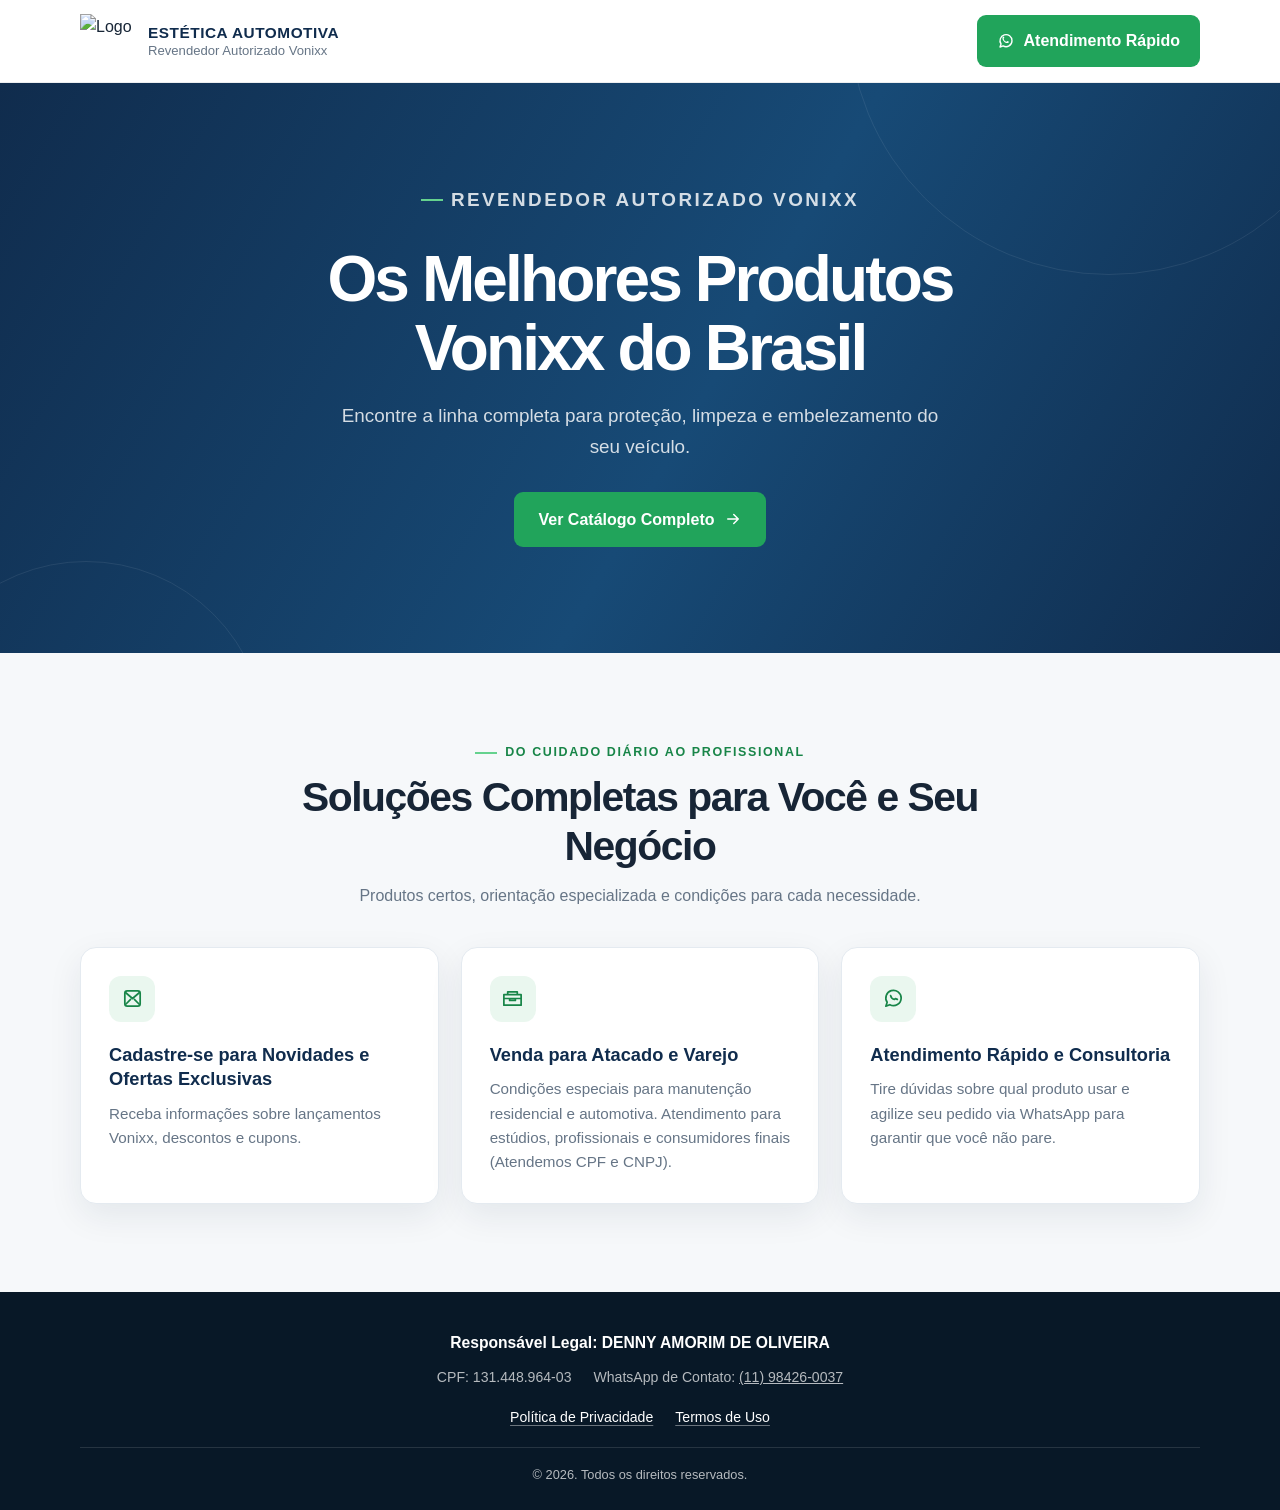
==== index.html @ 6ccafc6a "Add files via upload" ====
<!doctype html>
<html lang="pt-BR">
<head>
  <meta charset="utf-8">
  <meta name="viewport" content="width=device-width, initial-scale=1">
  <meta name="theme-color" content="#102c4d">
  <meta name="description" content="Encontre a linha completa de produtos Vonixx para proteção, limpeza e embelezamento automotivo.">
  <title>Vonixx | Estética Automotiva</title>
  <style>
    :root {
      color-scheme: light;
      --navy: #102c4d;
      --navy-deep: #081827;
      --ink: #172536;
      --muted: #667586;
      --green: #21a45b;
      --green-hover: #188548;
      --line: #e4eaf0;
      --surface: #f6f8fa;
      --white: #fff;
      --radius: 16px;
      --shadow: 0 12px 34px rgba(18, 39, 60, .08);
    }
    * { box-sizing: border-box; }
    html { scroll-behavior: smooth; }
    body {
      margin: 0;
      font-family: Inter, Roboto, Arial, sans-serif;
      color: var(--ink);
      background: var(--white);
      line-height: 1.6;
      -webkit-font-smoothing: antialiased;
    }
    a { color: inherit; }
    .container { width: min(1120px, calc(100% - 48px)); margin-inline: auto; }
    .site-header { background: #fff; border-bottom: 1px solid rgba(20, 44, 70, .08); }
    .header-inner { min-height: 82px; display: flex; align-items: center; justify-content: space-between; gap: 24px; }
    .brand { display: flex; align-items: center; gap: 14px; min-width: 0; text-decoration: none; }
    .brand img { display: block; width: 54px; height: 54px; object-fit: contain; }
    .brand-copy { display: grid; gap: 1px; line-height: 1.25; }
    .brand-copy strong { color: var(--navy); font-size: .96rem; letter-spacing: .035em; }
    .brand-copy span { color: var(--muted); font-size: .82rem; }
    .button { display: inline-flex; align-items: center; justify-content: center; gap: 9px; border: 0; border-radius: 9px; padding: 13px 20px; background: var(--green); color: #fff; font: inherit; font-weight: 700; text-decoration: none; transition: background .2s ease, transform .2s ease, box-shadow .2s ease; }
    .button:hover { background: var(--green-hover); transform: translateY(-2px); box-shadow: 0 8px 20px rgba(33, 164, 91, .24); }
    .button:focus-visible, a:focus-visible { outline: 3px solid #88d9a9; outline-offset: 3px; }
    .button svg { width: 18px; height: 18px; flex: none; }
    .hero { position: relative; overflow: hidden; padding: 100px 0 106px; color: white; text-align: center; background: linear-gradient(120deg, #102c4d 0%, #174a76 55%, #102c4d 100%); }
    .hero::before, .hero::after { content: ""; position: absolute; border: 1px solid rgba(255,255,255,.08); border-radius: 50%; pointer-events: none; }
    .hero::before { width: 520px; height: 520px; top: -330px; right: -90px; }
    .hero::after { width: 360px; height: 360px; bottom: -270px; left: -95px; }
    .hero-content { position: relative; z-index: 1; max-width: 790px; margin: auto; }
    .eyebrow { display: inline-flex; align-items: center; gap: 8px; margin: 0 0 18px; color: #bfead0; font-size: .78rem; font-weight: 700; letter-spacing: .13em; text-transform: uppercase; }
    .eyebrow::before { content: ""; width: 22px; height: 2px; background: #65d28e; }
    h1 { max-width: 760px; margin: 0 auto 18px; font-size: clamp(2.4rem, 5vw, 4.15rem); letter-spacing: -.045em; line-height: 1.08; }
    .hero p { max-width: 620px; margin: 0 auto 30px; color: rgba(255,255,255,.82); font-size: clamp(1rem, 2vw, 1.18rem); }
    .hero .button { padding: 15px 24px; }
    .solutions { padding: 78px 0 88px; background: var(--surface); }
    .section-heading { max-width: 700px; margin: 0 auto 38px; text-align: center; }
    .section-heading .eyebrow { color: var(--green-hover); margin-bottom: 10px; }
    .section-heading h2 { margin: 0; color: var(--ink); font-size: clamp(1.8rem, 3.4vw, 2.55rem); letter-spacing: -.035em; line-height: 1.2; }
    .section-heading p { margin: 12px 0 0; color: var(--muted); }
    .cards { display: grid; grid-template-columns: repeat(3, minmax(0, 1fr)); gap: 22px; }
    .card { display: flex; flex-direction: column; min-height: 245px; padding: 28px; background: #fff; border: 1px solid var(--line); border-radius: var(--radius); box-shadow: var(--shadow); transition: transform .2s ease, box-shadow .2s ease; }
    .card:hover { transform: translateY(-4px); box-shadow: 0 18px 40px rgba(18, 39, 60, .12); }
    .card-icon { display: grid; place-items: center; width: 46px; height: 46px; margin-bottom: 21px; color: var(--green-hover); background: #eaf7ef; border-radius: 12px; }
    .card-icon svg { width: 23px; height: 23px; }
    .card h3 { margin: 0 0 10px; color: var(--navy); font-size: 1.14rem; line-height: 1.35; }
    .card p { margin: 0; color: var(--muted); font-size: .95rem; }
    .site-footer { padding: 38px 0 25px; color: rgba(255,255,255,.7); background: var(--navy-deep); text-align: center; font-size: .88rem; }
    .footer-company { margin: 0 0 11px; color: #fff; font-size: .98rem; }
    .footer-details { display: flex; flex-wrap: wrap; justify-content: center; gap: 5px 22px; margin: 0; }
    .footer-details p { margin: 0; }
    .footer-links { display: flex; justify-content: center; gap: 22px; margin: 18px 0; }
    .footer-links a { color: #fff; text-decoration-color: rgba(255,255,255,.4); text-underline-offset: 3px; }
    .footer-links a:hover { color: #9be1b3; }
    .copyright { padding-top: 17px; margin: 0; border-top: 1px solid rgba(255,255,255,.12); font-size: .8rem; }
    @media (max-width: 760px) {
      .container { width: min(100% - 36px, 560px); }
      .header-inner { min-height: 72px; gap: 12px; }
      .brand { gap: 10px; }
      .brand img { width: 44px; height: 44px; }
      .brand-copy strong { font-size: .82rem; }
      .brand-copy span { font-size: .74rem; }
      .header-cta { padding: 11px 13px; font-size: .84rem; white-space: nowrap; }
      .hero { padding: 78px 0 82px; }
      .solutions { padding: 62px 0 68px; }
      .cards { grid-template-columns: 1fr; gap: 16px; }
      .card { min-height: 0; padding: 24px; }
      .card-icon { margin-bottom: 16px; }
    }
    @media (max-width: 440px) {
      .container { width: calc(100% - 28px); }
      .header-inner { flex-wrap: wrap; padding: 12px 0; }
      .brand { flex: 1 1 100%; }
      .header-cta { width: 100%; }
      .hero { padding: 65px 0 70px; }
      .footer-details { flex-direction: column; gap: 5px; }
    }
    @media (prefers-reduced-motion: reduce) {
      html { scroll-behavior: auto; }
      *, *::before, *::after { transition-duration: .01ms !important; }
    }
  </style>
</head>
<body>
  <header class="site-header">
    <div class="container header-inner">
      <a class="brand" href="#inicio" aria-label="Estética Automotiva, página inicial">
        <img src="logo.png" alt="Logo">
        <span class="brand-copy">
          <strong>ESTÉTICA AUTOMOTIVA</strong>
          <span>Revendedor Autorizado Vonixx</span>
        </span>
      </a>
      <a class="button header-cta" href="https://wa.me/message/UBT3PMMM5UJTE1" aria-label="Fale conosco pelo WhatsApp">
        <svg viewBox="0 0 24 24" fill="none" aria-hidden="true"><path d="M20 11.6a8 8 0 0 1-11.8 7L4 20l1.4-4A8 8 0 1 1 20 11.6Z" stroke="currentColor" stroke-width="1.8" stroke-linecap="round" stroke-linejoin="round"/><path d="M9 9.2c.3 1.8 2.1 3.6 3.9 3.9l1-1 2 .9c-.2 1.1-.9 1.7-2.1 1.7-3.2 0-6.5-3.3-6.5-6.5 0-1.2.6-1.9 1.7-2.1l.9 2-1 .1Z" fill="currentColor"/></svg>
        Atendimento Rápido
      </a>
    </div>
  </header>

  <main>
    <section class="hero" id="inicio" aria-labelledby="hero-title">
      <div class="container hero-content">
        <p class="eyebrow">Revendedor autorizado Vonixx</p>
        <h1 id="hero-title">Os Melhores Produtos Vonixx do Brasil</h1>
        <p>Encontre a linha completa para proteção, limpeza e embelezamento do seu veículo.</p>
        <a class="button" href="#solucoes">Ver Catálogo Completo
          <svg viewBox="0 0 24 24" fill="none" aria-hidden="true"><path d="M5 12h14m-6-6 6 6-6 6" stroke="currentColor" stroke-width="2" stroke-linecap="round" stroke-linejoin="round"/></svg>
        </a>
      </div>
    </section>

    <section class="solutions" id="solucoes" aria-labelledby="solutions-title">
      <div class="container">
        <div class="section-heading">
          <p class="eyebrow">Do cuidado diário ao profissional</p>
          <h2 id="solutions-title">Soluções Completas para Você e Seu Negócio</h2>
          <p>Produtos certos, orientação especializada e condições para cada necessidade.</p>
        </div>
        <div class="cards">
          <article class="card">
            <div class="card-icon" aria-hidden="true"><svg viewBox="0 0 24 24" fill="none"><path d="M4 6.5A2.5 2.5 0 0 1 6.5 4h11A2.5 2.5 0 0 1 20 6.5v11a2.5 2.5 0 0 1-2.5 2.5h-11A2.5 2.5 0 0 1 4 17.5v-11Z" stroke="currentColor" stroke-width="1.8"/><path d="m5 6 7 6 7-6M5 18l5-5m9 5-5-5" stroke="currentColor" stroke-width="1.8" stroke-linecap="round" stroke-linejoin="round"/></svg></div>
            <h3>Cadastre-se para Novidades e Ofertas Exclusivas</h3>
            <p>Receba informações sobre lançamentos Vonixx, descontos e cupons.</p>
          </article>
          <article class="card">
            <div class="card-icon" aria-hidden="true"><svg viewBox="0 0 24 24" fill="none"><path d="M3 8h18v11H3zM7 8V5h10v3M3 12h18m-12 0v2h6v-2" stroke="currentColor" stroke-width="1.8" stroke-linecap="round" stroke-linejoin="round"/></svg></div>
            <h3>Venda para Atacado e Varejo</h3>
            <p>Condições especiais para manutenção residencial e automotiva. Atendimento para estúdios, profissionais e consumidores finais (Atendemos CPF e CNPJ).</p>
          </article>
          <article class="card">
            <div class="card-icon" aria-hidden="true"><svg viewBox="0 0 24 24" fill="none"><path d="M20 11.5a8 8 0 0 1-11.8 7L4 20l1.4-4A8 8 0 1 1 20 11.5Z" stroke="currentColor" stroke-width="1.8" stroke-linecap="round" stroke-linejoin="round"/><path d="M9 9c.4 1.8 2.2 3.6 4 4l1-.9 2 .8" stroke="currentColor" stroke-width="1.8" stroke-linecap="round" stroke-linejoin="round"/></svg></div>
            <h3>Atendimento Rápido e Consultoria</h3>
            <p>Tire dúvidas sobre qual produto usar e agilize seu pedido via WhatsApp para garantir que você não pare.</p>
          </article>
        </div>
      </div>
    </section>
  </main>

  <footer class="site-footer">
    <div class="container">
      <p class="footer-company"><strong>Responsável Legal: DENNY AMORIM DE OLIVEIRA</strong></p>
      <div class="footer-details">
        <p>CPF: 131.448.964-03</p>
        <p>WhatsApp de Contato: <a href="https://wa.me/message/UBT3PMMM5UJTE1">(11) 98426-0037</a></p>
      </div>
      <nav class="footer-links" aria-label="Links legais">
        <a href="politica-de-privacidade.html">Política de Privacidade</a>
        <a href="termos-de-uso.html">Termos de Uso</a>
      </nav>
      <p class="copyright">© 2026. Todos os direitos reservados.</p>
    </div>
  </footer>
</body>
</html>
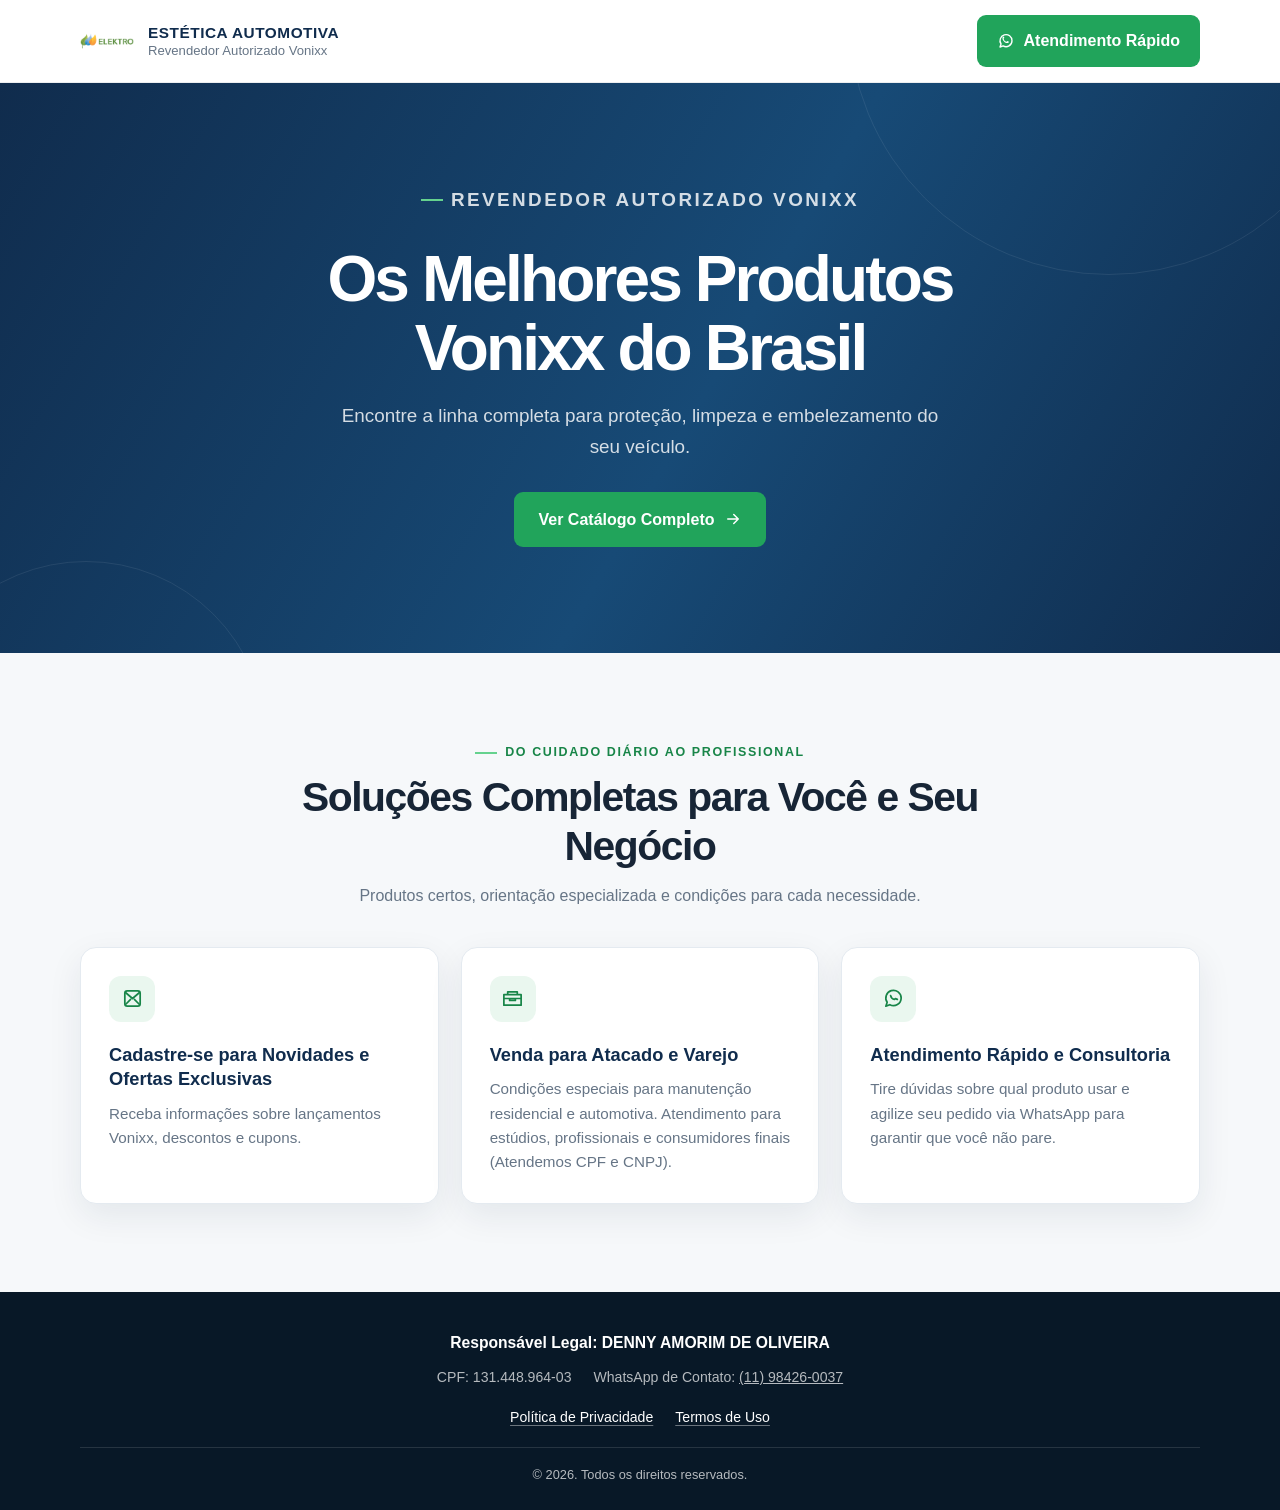
==== commit 8974da35: "Update index.html" ====
--- a/index.html
+++ b/index.html
@@ -1,6 +1,15 @@
 <!doctype html>
 <html lang="pt-BR">
 <head>
+  <!-- Google tag (gtag.js) -->
+<script async src="https://www.googletagmanager.com/gtag/js?id=AW-18478827649"></script>
+<script>
+  window.dataLayer = window.dataLayer || [];
+  function gtag(){dataLayer.push(arguments);}
+  gtag('js', new Date());
+
+  gtag('config', 'AW-18478827649');
+</script>
   <meta charset="utf-8">
   <meta name="viewport" content="width=device-width, initial-scale=1">
   <meta name="theme-color" content="#102c4d">
